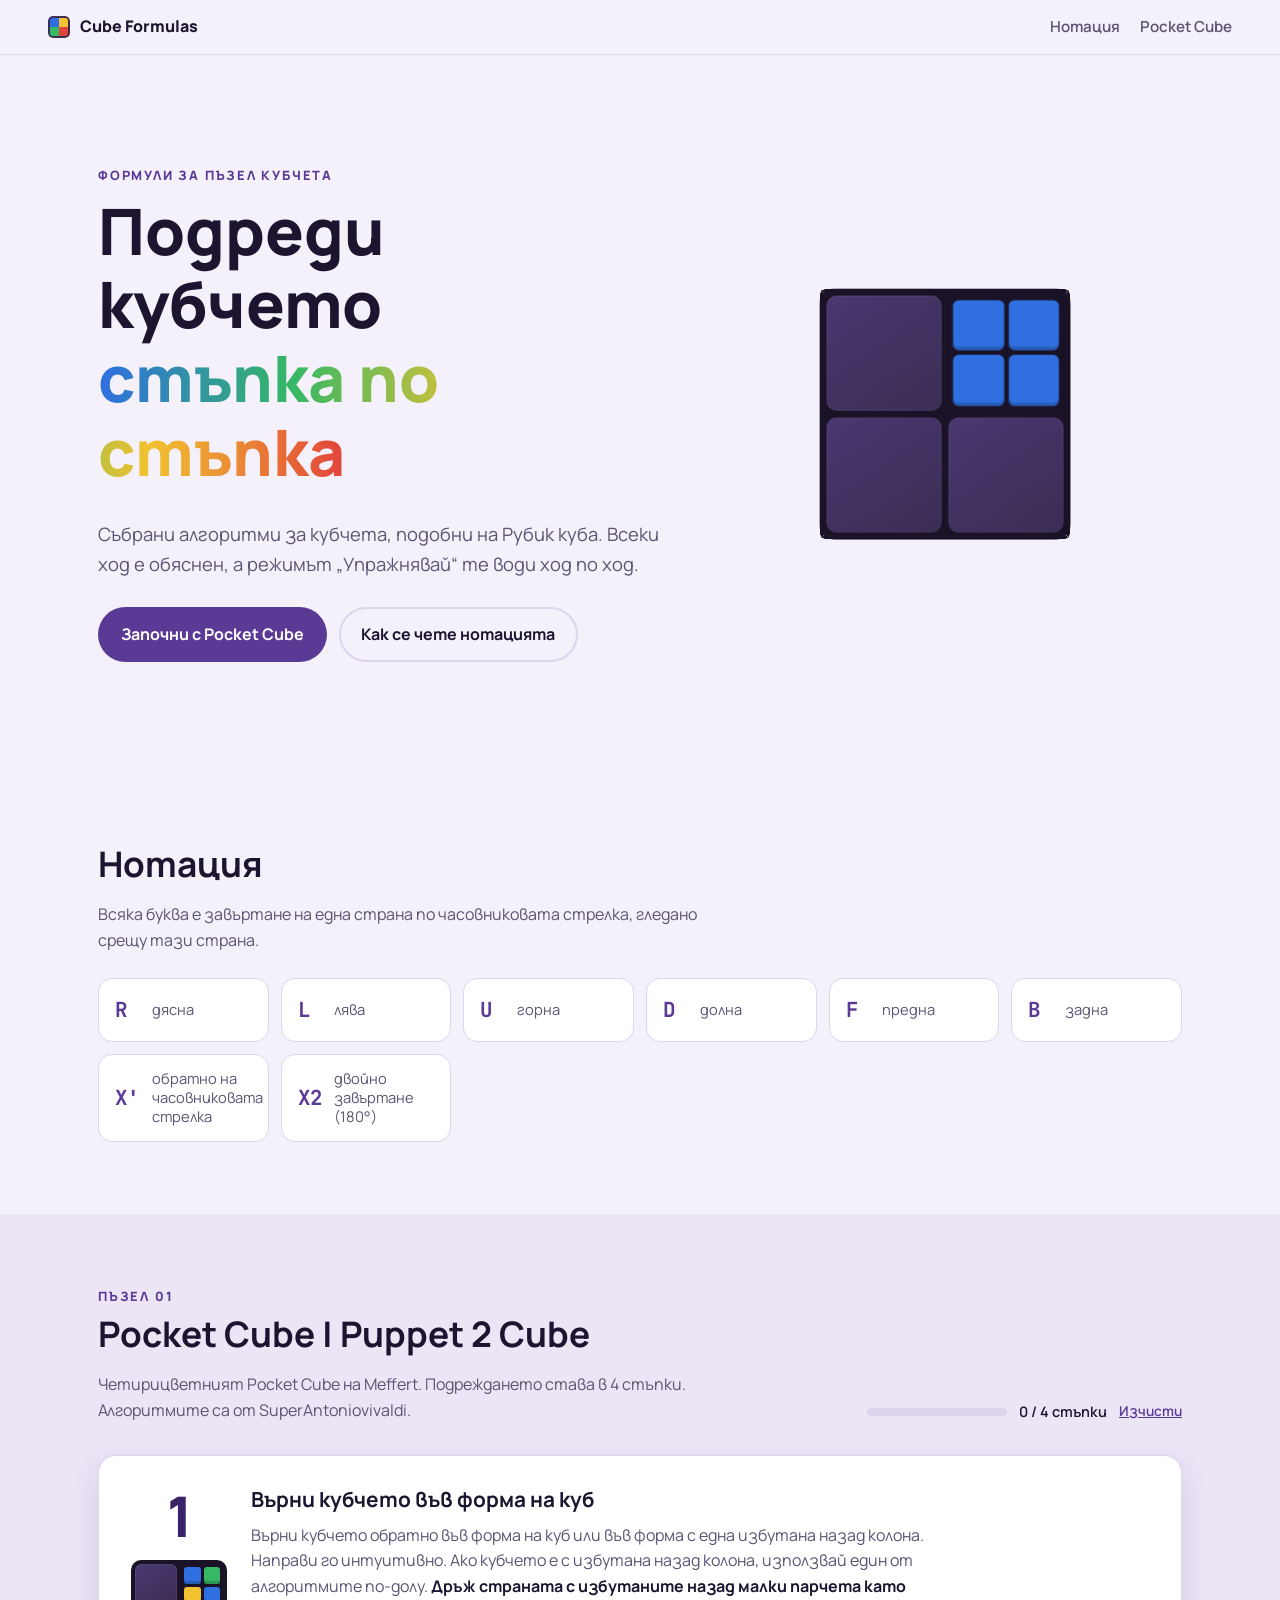
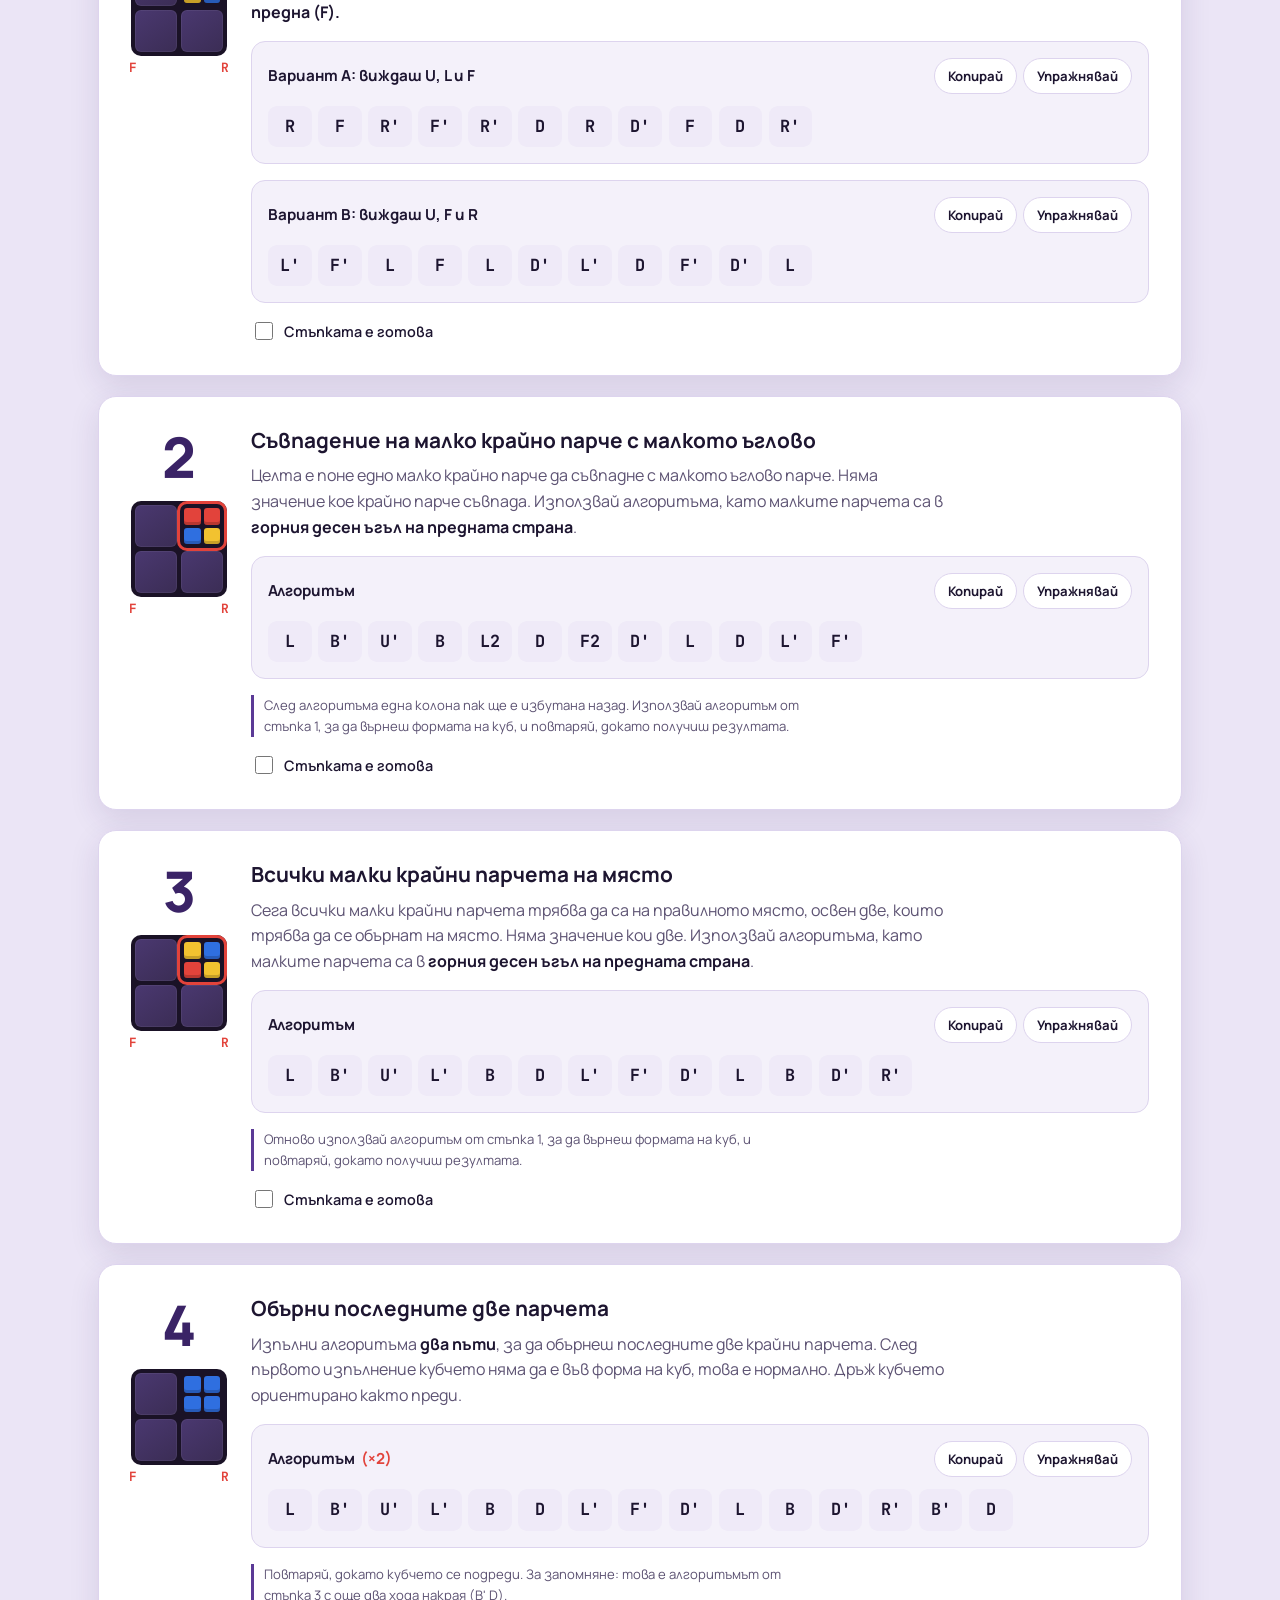
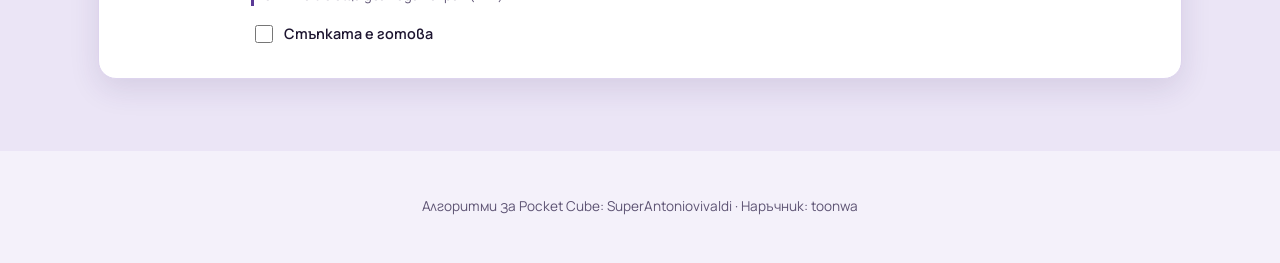
==== index.html @ 057807ef "Add Cube Formulas landing page with Pocket Cube section Co-Authored-By: Claude Opus 5.5 <noreply@ant" ====
<!doctype html>
<html lang="bg">
<head>
  <meta charset="utf-8">
  <meta name="viewport" content="width=device-width, initial-scale=1">
  <title>Cube Formulas</title>
  <meta name="description" content="Формули (алгоритми) за подреждане на кубчета, подобни на Рубик куба.">
  <link rel="preconnect" href="https://fonts.googleapis.com">
  <link rel="preconnect" href="https://fonts.gstatic.com" crossorigin>
  <link href="https://fonts.googleapis.com/css2?family=Manrope:wght@400;600;800&family=JetBrains+Mono:wght@500;700&display=swap" rel="stylesheet">
  <link rel="stylesheet" href="css/styles.css">
</head>
<body>
  <header class="topbar">
    <a class="brand" href="#top" aria-label="Начало">
      <span class="brand__mark" aria-hidden="true"></span>
      Cube Formulas
    </a>
    <nav class="topbar__nav" aria-label="Секции">
      <a href="#notation">Нотация</a>
      <a href="#pocket-cube">Pocket Cube</a>
    </nav>
  </header>

  <main id="top">
    <!-- Landing -->
    <section class="hero">
      <div class="hero__text">
        <p class="eyebrow">Формули за пъзел кубчета</p>
        <h1>Подреди кубчето<br><span class="accent">стъпка по стъпка</span></h1>
        <p class="lead">
          Събрани алгоритми за кубчета, подобни на Рубик куба. Всеки ход е обяснен,
          а режимът „Упражнявай“ те води ход по ход.
        </p>
        <div class="hero__actions">
          <a class="btn btn--primary" href="#pocket-cube">Започни с Pocket Cube</a>
          <a class="btn btn--ghost" href="#notation">Как се чете нотацията</a>
        </div>
      </div>

      <div class="hero__visual" aria-hidden="true">
        <div class="scene">
          <div class="cube3d" id="cube3d"></div>
        </div>
      </div>
    </section>

    <!-- Notation -->
    <section class="notation" id="notation">
      <h2>Нотация</h2>
      <p class="section-lead">
        Всяка буква е завъртане на една страна по часовниковата стрелка, гледано срещу тази страна.
      </p>
      <div class="notation__grid">
        <div class="note"><b>R</b><span>дясна</span></div>
        <div class="note"><b>L</b><span>лява</span></div>
        <div class="note"><b>U</b><span>горна</span></div>
        <div class="note"><b>D</b><span>долна</span></div>
        <div class="note"><b>F</b><span>предна</span></div>
        <div class="note"><b>B</b><span>задна</span></div>
        <div class="note note--mod"><b>X'</b><span>обратно на часовниковата стрелка</span></div>
        <div class="note note--mod"><b>X2</b><span>двойно завъртане (180°)</span></div>
      </div>
    </section>

    <!-- Pocket Cube -->
    <section class="puzzle" id="pocket-cube">
      <div class="puzzle__head">
        <div>
          <p class="eyebrow">Пъзел 01</p>
          <h2>Pocket Cube | Puppet 2 Cube</h2>
          <p class="section-lead">
            Четирицветният Pocket Cube на Meffert. Подреждането става в 4 стъпки.
            Алгоритмите са от SuperAntoniovivaldi.
          </p>
        </div>
        <div class="progress" aria-live="polite">
          <div class="progress__bar"><span id="progressFill"></span></div>
          <span id="progressText">0 / 4 стъпки</span>
          <button class="link-btn" id="resetProgress" type="button">Изчисти</button>
        </div>
      </div>

      <ol class="steps" id="steps"></ol>
    </section>
  </main>

  <footer class="footer">
    <p>Алгоритми за Pocket Cube: SuperAntoniovivaldi · Наръчник: toonwa</p>
  </footer>

  <div class="toast" id="toast" role="status" aria-live="polite"></div>

  <script src="js/main.js"></script>
</body>
</html>
---- css/styles.css ----
:root {
  --bg: #f4f1fa;
  --bg-alt: #ebe5f6;
  --surface: #ffffff;
  --text: #1d1530;
  --muted: #5d5373;
  --border: #ddd4ee;
  --purple: #5b3a96;
  --purple-deep: #3a2366;
  --body: #3b2d55;        /* пластмасата на кубчето */
  --blue: #2f6fe0;
  --green: #36b864;
  --yellow: #f2c230;
  --red: #e2433b;
  --chip: #efeaf8;
  --chip-active: #5b3a96;
  --chip-active-text: #ffffff;
  --shadow: 0 10px 30px rgba(58, 35, 102, 0.12);
  --radius: 18px;
}

@media (prefers-color-scheme: dark) {
  :root:not([data-theme="light"]) {
    --bg: #140f1f;
    --bg-alt: #1b1529;
    --surface: #221a33;
    --text: #f1ecfa;
    --muted: #b3a8c9;
    --border: #352a4c;
    --purple: #a483e6;
    --purple-deep: #c9b5f5;
    --chip: #2d2343;
    --chip-active: #a483e6;
    --chip-active-text: #140f1f;
    --shadow: 0 10px 30px rgba(0, 0, 0, 0.35);
  }
}

:root[data-theme="dark"] {
  --bg: #140f1f;
  --bg-alt: #1b1529;
  --surface: #221a33;
  --text: #f1ecfa;
  --muted: #b3a8c9;
  --border: #352a4c;
  --purple: #a483e6;
  --purple-deep: #c9b5f5;
  --chip: #2d2343;
  --chip-active: #a483e6;
  --chip-active-text: #140f1f;
  --shadow: 0 10px 30px rgba(0, 0, 0, 0.35);
}

* { box-sizing: border-box; }

html { scroll-behavior: smooth; }

body {
  margin: 0;
  background: var(--bg);
  color: var(--text);
  font-family: "Manrope", system-ui, -apple-system, "Segoe UI", sans-serif;
  line-height: 1.6;
  -webkit-font-smoothing: antialiased;
}

h1, h2, h3 { line-height: 1.15; margin: 0 0 .5em; }
h2 { font-size: clamp(1.6rem, 3vw, 2.2rem); }
a { color: inherit; }

.eyebrow {
  margin: 0 0 .5rem;
  font-size: .8rem;
  font-weight: 800;
  letter-spacing: .14em;
  text-transform: uppercase;
  color: var(--purple);
}

.section-lead { color: var(--muted); max-width: 60ch; margin: 0; }

/* ---------- Top bar ---------- */
.topbar {
  position: sticky;
  top: 0;
  z-index: 10;
  display: flex;
  align-items: center;
  justify-content: space-between;
  gap: 1rem;
  padding: .9rem clamp(16px, 4vw, 48px);
  background: color-mix(in srgb, var(--bg) 85%, transparent);
  backdrop-filter: blur(10px);
  border-bottom: 1px solid var(--border);
}

.brand {
  display: flex;
  align-items: center;
  gap: .6rem;
  font-weight: 800;
  text-decoration: none;
}

.brand__mark {
  width: 22px;
  height: 22px;
  border-radius: 5px;
  background:
    linear-gradient(var(--blue), var(--blue)) 0 0 / 50% 50% no-repeat,
    linear-gradient(var(--yellow), var(--yellow)) 100% 0 / 50% 50% no-repeat,
    linear-gradient(var(--green), var(--green)) 0 100% / 50% 50% no-repeat,
    linear-gradient(var(--red), var(--red)) 100% 100% / 50% 50% no-repeat;
  box-shadow: inset 0 0 0 2px var(--body);
}

.topbar__nav { display: flex; gap: 1.25rem; font-weight: 600; font-size: .95rem; }
.topbar__nav a { text-decoration: none; color: var(--muted); }
.topbar__nav a:hover { color: var(--text); }

/* ---------- Buttons ---------- */
.btn {
  display: inline-flex;
  align-items: center;
  justify-content: center;
  padding: .8rem 1.3rem;
  border-radius: 999px;
  font-weight: 700;
  text-decoration: none;
  border: 2px solid transparent;
  transition: transform .15s ease, background .15s ease;
}
.btn:hover { transform: translateY(-2px); }
.btn--primary { background: var(--purple); color: #fff; }
:root[data-theme="dark"] .btn--primary { color: #140f1f; }
@media (prefers-color-scheme: dark) {
  :root:not([data-theme="light"]) .btn--primary { color: #140f1f; }
}
.btn--ghost { border-color: var(--border); }

.link-btn {
  background: none;
  border: 0;
  padding: 0;
  font: inherit;
  font-size: .85rem;
  color: var(--purple);
  cursor: pointer;
  text-decoration: underline;
}

/* ---------- Hero ---------- */
.hero {
  display: grid;
  grid-template-columns: 1.1fr .9fr;
  align-items: center;
  gap: 2rem;
  max-width: 1180px;
  margin: 0 auto;
  padding: clamp(48px, 9vw, 110px) clamp(16px, 4vw, 48px);
}

.hero h1 { font-size: clamp(2.3rem, 5.5vw, 4rem); font-weight: 800; }
.accent {
  background: linear-gradient(90deg, var(--blue), var(--green), var(--yellow), var(--red));
  -webkit-background-clip: text;
  background-clip: text;
  color: transparent;
}
.lead { font-size: 1.15rem; color: var(--muted); max-width: 52ch; }
.hero__actions { display: flex; flex-wrap: wrap; gap: .75rem; margin-top: 1.75rem; }

.hero__visual { display: grid; place-items: center; min-height: 320px; }

/* 3D cube */
.scene { width: 220px; height: 220px; perspective: 900px; }
.cube3d {
  --s: 220px;
  position: relative;
  width: var(--s);
  height: var(--s);
  transform-style: preserve-3d;
  animation: spin 14s linear infinite;
}
.cube3d:hover { animation-play-state: paused; }

@keyframes spin {
  from { transform: rotateX(-24deg) rotateY(0deg); }
  to   { transform: rotateX(-24deg) rotateY(360deg); }
}

.face {
  position: absolute;
  inset: 0;
  display: grid;
  grid-template-columns: 1fr 1fr;
  grid-template-rows: 1fr 1fr;
  gap: 6px;
  padding: 6px;
  background: #1a1226;
  border-radius: 14px;
}
.face--front  { transform: translateZ(calc(var(--s) / 2)); }
.face--back   { transform: rotateY(180deg) translateZ(calc(var(--s) / 2)); }
.face--right  { transform: rotateY(90deg) translateZ(calc(var(--s) / 2)); }
.face--left   { transform: rotateY(-90deg) translateZ(calc(var(--s) / 2)); }
.face--top    { transform: rotateX(90deg) translateZ(calc(var(--s) / 2)); }
.face--bottom { transform: rotateX(-90deg) translateZ(calc(var(--s) / 2)); }

.tile {
  border-radius: 9px;
  background: linear-gradient(145deg, #4a3870, var(--body));
  box-shadow: inset 0 0 0 1px rgba(255, 255, 255, .06);
}
.tile--small {
  display: grid;
  grid-template-columns: 1fr 1fr;
  gap: 4px;
  padding: 4px;
  background: #1a1226;
  box-shadow: none;
}
.sticker { border-radius: 5px; box-shadow: inset 0 -3px 0 rgba(0, 0, 0, .18); }

/* ---------- Notation ---------- */
.notation, .puzzle {
  max-width: 1180px;
  margin: 0 auto;
  padding: clamp(40px, 6vw, 72px) clamp(16px, 4vw, 48px);
}
.notation__grid {
  display: grid;
  grid-template-columns: repeat(auto-fill, minmax(150px, 1fr));
  gap: .75rem;
  margin-top: 1.5rem;
}
.note {
  display: flex;
  align-items: center;
  gap: .8rem;
  padding: .9rem 1rem;
  background: var(--surface);
  border: 1px solid var(--border);
  border-radius: 14px;
}
.note b {
  font-family: "JetBrains Mono", ui-monospace, monospace;
  font-size: 1.3rem;
  color: var(--purple);
  min-width: 2ch;
}
.note span { color: var(--muted); font-size: .92rem; line-height: 1.3; }

/* ---------- Puzzle section ---------- */
.puzzle {
  background: var(--bg-alt);
  max-width: none;
}
.puzzle > * { max-width: 1084px; margin-left: auto; margin-right: auto; }

.puzzle__head {
  display: flex;
  flex-wrap: wrap;
  align-items: flex-end;
  justify-content: space-between;
  gap: 1.5rem;
  margin-bottom: 2rem;
}

.progress { display: flex; align-items: center; gap: .75rem; font-weight: 600; font-size: .9rem; }
.progress__bar {
  width: 140px;
  height: 8px;
  border-radius: 999px;
  background: var(--border);
  overflow: hidden;
}
.progress__bar span {
  display: block;
  height: 100%;
  width: 0;
  background: linear-gradient(90deg, var(--blue), var(--green));
  transition: width .3s ease;
}

.steps { list-style: none; margin: 0 auto; padding: 0; display: grid; gap: 1.25rem; }

.step {
  display: grid;
  grid-template-columns: auto 1fr;
  gap: 1.5rem;
  padding: clamp(18px, 3vw, 32px);
  background: var(--surface);
  border: 1px solid var(--border);
  border-radius: var(--radius);
  box-shadow: var(--shadow);
  transition: opacity .2s ease;
}
.step.is-done { opacity: .72; }

.step__aside { display: flex; flex-direction: column; align-items: center; gap: 1rem; }
.step__num {
  font-size: 3.5rem;
  font-weight: 800;
  line-height: 1;
  color: var(--purple-deep);
}

.step__body h3 { font-size: 1.3rem; }
.step__body p { margin: 0 0 1rem; color: var(--muted); max-width: 70ch; }
.step__body p strong { color: var(--text); }

.step__done {
  display: flex;
  align-items: center;
  gap: .5rem;
  margin-top: .5rem;
  font-weight: 600;
  font-size: .9rem;
  cursor: pointer;
}
.step__done input { width: 18px; height: 18px; accent-color: var(--green); }

/* Mini face diagram */
.mini {
  position: relative;
  width: 96px;
  height: 96px;
  display: grid;
  grid-template-columns: 1fr 1fr;
  grid-template-rows: 1fr 1fr;
  gap: 4px;
  padding: 4px;
  background: #1a1226;
  border-radius: 10px;
}
.mini .tile { border-radius: 6px; }
.mini .tile--small { gap: 3px; padding: 3px; border-radius: 6px; }
.mini .sticker { border-radius: 3px; }
.mini .tile--small.is-hl { outline: 3px solid var(--red); outline-offset: 1px; }
.mini__label {
  position: absolute;
  font-family: "JetBrains Mono", ui-monospace, monospace;
  font-weight: 700;
  font-size: .8rem;
  color: var(--red);
}
.mini__label--f { left: -2px; bottom: -22px; }
.mini__label--r { right: -2px; bottom: -22px; }

/* Algorithm card */
.algo {
  margin: 0 0 1rem;
  padding: 1rem;
  border: 1px solid var(--border);
  border-radius: 14px;
  background: var(--bg);
}
.algo__head {
  display: flex;
  flex-wrap: wrap;
  align-items: center;
  justify-content: space-between;
  gap: .5rem;
  margin-bottom: .75rem;
}
.algo__title { font-weight: 700; font-size: .95rem; }
.algo__title .repeat { color: var(--red); margin-left: .35rem; }
.algo__tools { display: flex; gap: .4rem; }

.tool {
  font: inherit;
  font-size: .82rem;
  font-weight: 700;
  padding: .4rem .8rem;
  border-radius: 999px;
  border: 1px solid var(--border);
  background: var(--surface);
  color: var(--text);
  cursor: pointer;
}
.tool:hover { border-color: var(--purple); }
.tool[aria-pressed="true"] { background: var(--purple); border-color: var(--purple); color: var(--chip-active-text); }

.moves { display: flex; flex-wrap: wrap; gap: .4rem; }
.move {
  position: relative;
  min-width: 2.6em;
  padding: .45rem .55rem;
  border-radius: 9px;
  background: var(--chip);
  font-family: "JetBrains Mono", ui-monospace, monospace;
  font-weight: 700;
  font-size: 1.05rem;
  text-align: center;
  cursor: default;
  transition: background .15s ease, transform .15s ease, color .15s ease;
}
.move.is-past { opacity: .45; }
.move.is-active {
  background: var(--chip-active);
  color: var(--chip-active-text);
  transform: translateY(-2px) scale(1.08);
}
.move[data-tip]:hover::after {
  content: attr(data-tip);
  position: absolute;
  left: 50%;
  bottom: calc(100% + 8px);
  transform: translateX(-50%);
  white-space: nowrap;
  padding: .35rem .6rem;
  border-radius: 8px;
  background: var(--text);
  color: var(--bg);
  font-family: "Manrope", system-ui, sans-serif;
  font-size: .78rem;
  font-weight: 600;
  pointer-events: none;
  z-index: 5;
}

.practice {
  display: none;
  align-items: center;
  gap: .6rem;
  margin-top: .9rem;
  font-size: .9rem;
}
.practice.is-on { display: flex; flex-wrap: wrap; }
.practice__count { font-weight: 700; min-width: 7ch; }
.practice__desc { color: var(--muted); }

.hint {
  display: block;
  font-size: .82rem;
  color: var(--muted);
  border-left: 3px solid var(--purple);
  padding-left: .6rem;
}

/* ---------- Footer & toast ---------- */
.footer {
  padding: 2rem clamp(16px, 4vw, 48px);
  text-align: center;
  font-size: .85rem;
  color: var(--muted);
}

.toast {
  position: fixed;
  left: 50%;
  bottom: 24px;
  transform: translate(-50%, 20px);
  padding: .6rem 1rem;
  border-radius: 10px;
  background: var(--text);
  color: var(--bg);
  font-weight: 600;
  font-size: .9rem;
  opacity: 0;
  pointer-events: none;
  transition: opacity .2s ease, transform .2s ease;
}
.toast.is-on { opacity: 1; transform: translate(-50%, 0); }

/* ---------- Responsive ---------- */
@media (max-width: 860px) {
  .hero { grid-template-columns: 1fr; text-align: left; }
  .hero__visual { min-height: 260px; order: -1; }
  .scene, .cube3d { width: 160px; height: 160px; }
  .cube3d { --s: 160px; }
}

@media (max-width: 600px) {
  .topbar__nav { gap: .9rem; font-size: .85rem; }
  .step { grid-template-columns: 1fr; }
  .step__aside { flex-direction: row; align-items: center; gap: 1.25rem; margin-bottom: 1.25rem; }
  .step__num { font-size: 2.6rem; }
  .move { font-size: .95rem; }
}

@media (prefers-reduced-motion: reduce) {
  .cube3d { animation: none; transform: rotateX(-24deg) rotateY(-35deg); }
  html { scroll-behavior: auto; }
}
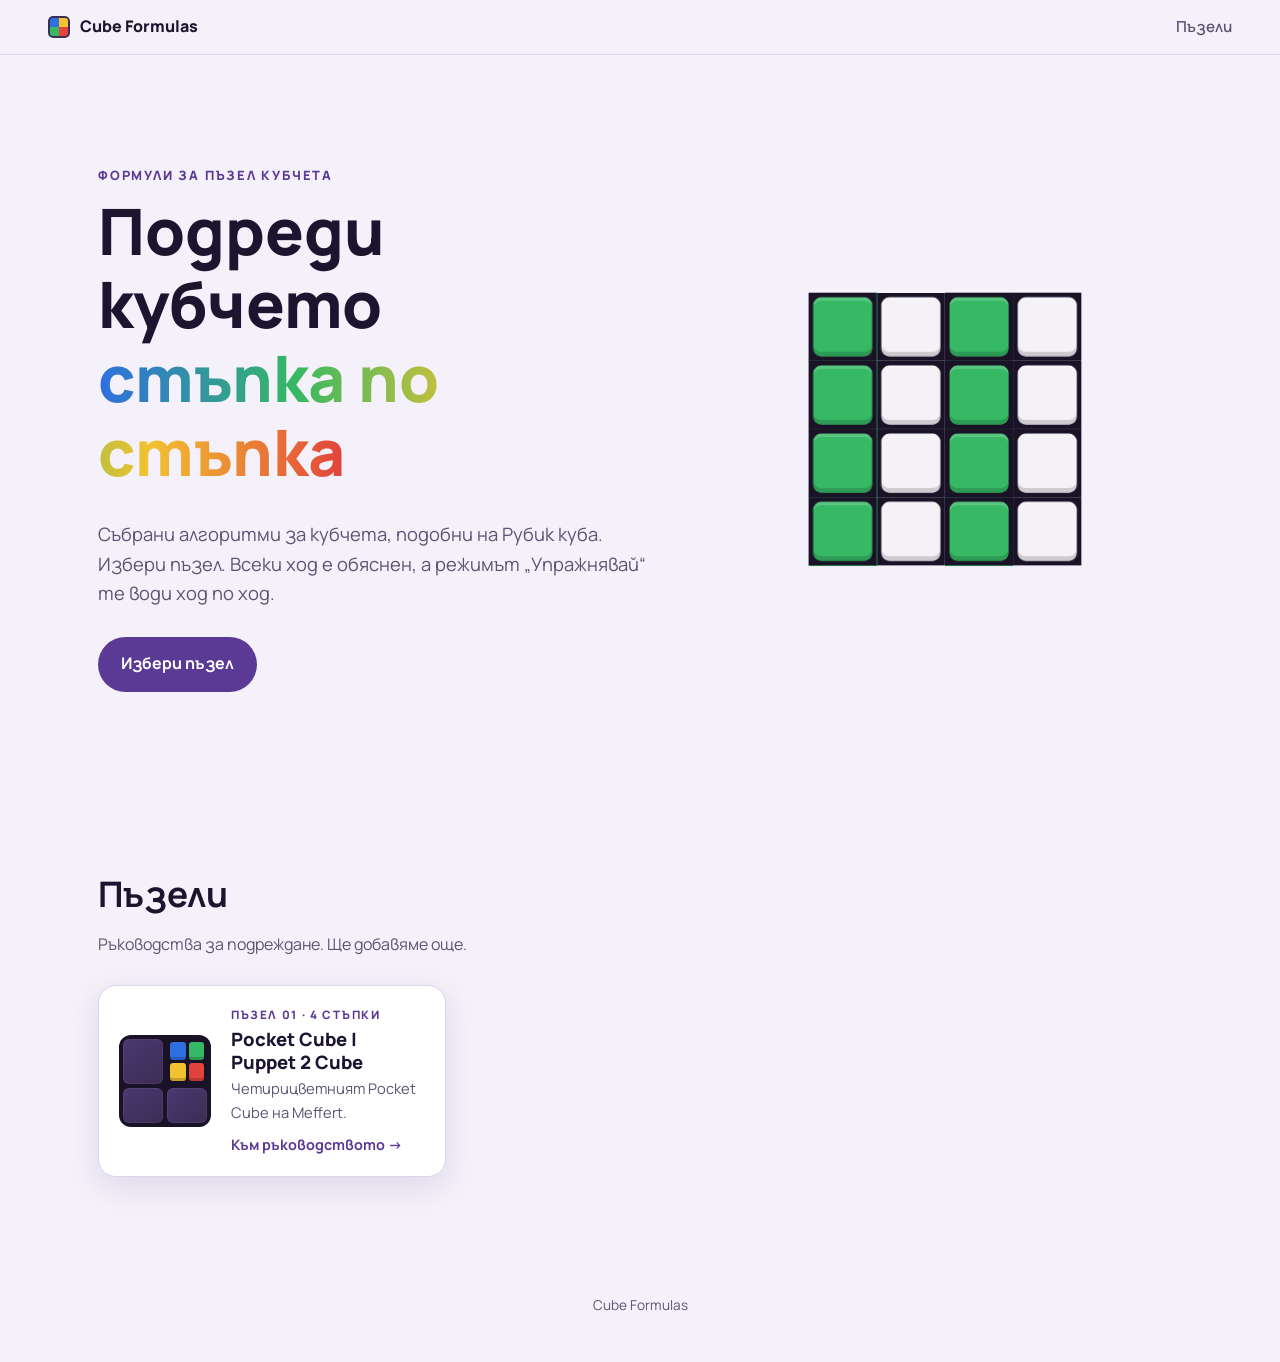
==== commit 92e326f6: "Split into home page with animated 4x4 cube and Pocket Cube page Pocket Cube small pieces now sit on" ====
--- a/index.html
+++ b/index.html
@@ -12,85 +12,68 @@
 </head>
 <body>
   <header class="topbar">
-    <a class="brand" href="#top" aria-label="Начало">
+    <a class="brand" href="index.html" aria-label="Начало">
       <span class="brand__mark" aria-hidden="true"></span>
       Cube Formulas
     </a>
     <nav class="topbar__nav" aria-label="Секции">
-      <a href="#notation">Нотация</a>
-      <a href="#pocket-cube">Pocket Cube</a>
+      <a href="#puzzles">Пъзели</a>
     </nav>
   </header>
 
-  <main id="top">
-    <!-- Landing -->
+  <main>
     <section class="hero">
       <div class="hero__text">
         <p class="eyebrow">Формули за пъзел кубчета</p>
         <h1>Подреди кубчето<br><span class="accent">стъпка по стъпка</span></h1>
         <p class="lead">
-          Събрани алгоритми за кубчета, подобни на Рубик куба. Всеки ход е обяснен,
-          а режимът „Упражнявай“ те води ход по ход.
+          Събрани алгоритми за кубчета, подобни на Рубик куба. Избери пъзел.
+          Всеки ход е обяснен, а режимът „Упражнявай“ те води ход по ход.
         </p>
         <div class="hero__actions">
-          <a class="btn btn--primary" href="#pocket-cube">Започни с Pocket Cube</a>
-          <a class="btn btn--ghost" href="#notation">Как се чете нотацията</a>
+          <a class="btn btn--primary" href="#puzzles">Избери пъзел</a>
         </div>
       </div>
 
       <div class="hero__visual" aria-hidden="true">
-        <div class="scene">
-          <div class="cube3d" id="cube3d"></div>
+        <div class="scene scene--big">
+          <div class="rcube" id="cube4"></div>
         </div>
       </div>
     </section>
 
-    <!-- Notation -->
-    <section class="notation" id="notation">
-      <h2>Нотация</h2>
-      <p class="section-lead">
-        Всяка буква е завъртане на една страна по часовниковата стрелка, гледано срещу тази страна.
-      </p>
-      <div class="notation__grid">
-        <div class="note"><b>R</b><span>дясна</span></div>
-        <div class="note"><b>L</b><span>лява</span></div>
-        <div class="note"><b>U</b><span>горна</span></div>
-        <div class="note"><b>D</b><span>долна</span></div>
-        <div class="note"><b>F</b><span>предна</span></div>
-        <div class="note"><b>B</b><span>задна</span></div>
-        <div class="note note--mod"><b>X'</b><span>обратно на часовниковата стрелка</span></div>
-        <div class="note note--mod"><b>X2</b><span>двойно завъртане (180°)</span></div>
+    <section class="catalog" id="puzzles">
+      <h2>Пъзели</h2>
+      <p class="section-lead">Ръководства за подреждане. Ще добавяме още.</p>
+
+      <div class="catalog__grid">
+        <a class="card" href="pocket-cube.html">
+          <span class="card__visual card__visual--pocket" aria-hidden="true">
+            <span class="tile"></span>
+            <span class="tile tile--small">
+              <span class="sticker" style="background: var(--blue)"></span>
+              <span class="sticker" style="background: var(--green)"></span>
+              <span class="sticker" style="background: var(--yellow)"></span>
+              <span class="sticker" style="background: var(--red)"></span>
+            </span>
+            <span class="tile"></span>
+            <span class="tile"></span>
+          </span>
+          <span class="card__body">
+            <span class="eyebrow">Пъзел 01 · 4 стъпки</span>
+            <span class="card__title">Pocket Cube | Puppet 2 Cube</span>
+            <span class="card__text">Четирицветният Pocket Cube на Meffert.</span>
+            <span class="card__cta">Към ръководството →</span>
+          </span>
+        </a>
       </div>
-    </section>
-
-    <!-- Pocket Cube -->
-    <section class="puzzle" id="pocket-cube">
-      <div class="puzzle__head">
-        <div>
-          <p class="eyebrow">Пъзел 01</p>
-          <h2>Pocket Cube | Puppet 2 Cube</h2>
-          <p class="section-lead">
-            Четирицветният Pocket Cube на Meffert. Подреждането става в 4 стъпки.
-            Алгоритмите са от SuperAntoniovivaldi.
-          </p>
-        </div>
-        <div class="progress" aria-live="polite">
-          <div class="progress__bar"><span id="progressFill"></span></div>
-          <span id="progressText">0 / 4 стъпки</span>
-          <button class="link-btn" id="resetProgress" type="button">Изчисти</button>
-        </div>
-      </div>
-
-      <ol class="steps" id="steps"></ol>
     </section>
   </main>
 
   <footer class="footer">
-    <p>Алгоритми за Pocket Cube: SuperAntoniovivaldi · Наръчник: toonwa</p>
+    <p>Cube Formulas</p>
   </footer>
 
-  <div class="toast" id="toast" role="status" aria-live="polite"></div>
-
-  <script src="js/main.js"></script>
+  <script src="js/cube4.js"></script>
 </body>
 </html>
--- a/css/styles.css
+++ b/css/styles.css
@@ -12,6 +12,8 @@
   --green: #36b864;
   --yellow: #f2c230;
   --red: #e2433b;
+  --orange: #f28a2e;
+  --white: #f4f2f7;
   --chip: #efeaf8;
   --chip-active: #5b3a96;
   --chip-active-text: #ffffff;
@@ -222,6 +224,98 @@
 }
 .sticker { border-radius: 5px; box-shadow: inset 0 -3px 0 rgba(0, 0, 0, .18); }
 
+/* 4×4 куб (кубчетата се позиционират от js/cube4.js с matrix3d) */
+.scene--big { width: 240px; height: 240px; perspective: 1000px; }
+.rcube {
+  position: relative;
+  width: 240px;
+  height: 240px;
+  transform-style: preserve-3d;
+  animation: spin4 28s linear infinite;
+}
+@keyframes spin4 {
+  from { transform: rotateX(-26deg) rotateY(-35deg); }
+  to   { transform: rotateX(-26deg) rotateY(325deg); }
+}
+.rcube__pivot {
+  position: absolute;
+  inset: 0;
+  transform-style: preserve-3d;
+}
+.cubie {
+  position: absolute;
+  left: 90px;
+  top: 90px;
+  width: 60px;
+  height: 60px;
+  transform-style: preserve-3d;
+}
+.cubie__face {
+  position: absolute;
+  inset: 0;
+  background: #1a1226;
+  backface-visibility: hidden;
+}
+.cubie__face.has-sticker::after {
+  content: "";
+  position: absolute;
+  inset: 4px;
+  border-radius: 7px;
+  background: var(--c);
+  box-shadow: inset 0 -4px 0 rgba(0, 0, 0, .16), inset 0 3px 0 rgba(255, 255, 255, .18);
+}
+.cubie__face--front  { transform: translateZ(30px); }
+.cubie__face--back   { transform: rotateY(180deg) translateZ(30px); }
+.cubie__face--right  { transform: rotateY(90deg) translateZ(30px); }
+.cubie__face--left   { transform: rotateY(-90deg) translateZ(30px); }
+.cubie__face--top    { transform: rotateX(90deg) translateZ(30px); }
+.cubie__face--bottom { transform: rotateX(-90deg) translateZ(30px); }
+
+/* ---------- Catalog (home) ---------- */
+.catalog {
+  max-width: 1180px;
+  margin: 0 auto;
+  padding: clamp(40px, 6vw, 72px) clamp(16px, 4vw, 48px);
+}
+.catalog__grid {
+  display: grid;
+  grid-template-columns: repeat(auto-fill, minmax(min(100%, 320px), 1fr));
+  gap: 1.25rem;
+  margin-top: 1.75rem;
+}
+.card {
+  display: flex;
+  align-items: center;
+  gap: 1.25rem;
+  padding: 1.25rem;
+  background: var(--surface);
+  border: 1px solid var(--border);
+  border-radius: var(--radius);
+  box-shadow: var(--shadow);
+  text-decoration: none;
+  transition: transform .15s ease, border-color .15s ease;
+}
+.card:hover { transform: translateY(-3px); border-color: var(--purple); }
+.card__visual--pocket {
+  flex: none;
+  width: 92px;
+  height: 92px;
+  display: grid;
+  grid-template-columns: 1fr 1fr;
+  gap: 4px;
+  padding: 4px;
+  background: #1a1226;
+  border-radius: 12px;
+}
+.card__visual--pocket .tile { border-radius: 6px; }
+.card__visual--pocket .tile--small { gap: 3px; padding: 3px; }
+.card__visual--pocket .sticker { border-radius: 3px; }
+.card__body { display: flex; flex-direction: column; gap: .2rem; }
+.card__body .eyebrow { margin: 0; font-size: .72rem; }
+.card__title { font-weight: 800; font-size: 1.15rem; line-height: 1.25; }
+.card__text { color: var(--muted); font-size: .92rem; }
+.card__cta { margin-top: .35rem; font-weight: 700; font-size: .9rem; color: var(--purple); }
+
 /* ---------- Notation ---------- */
 .notation, .puzzle {
   max-width: 1180px;
@@ -468,8 +562,9 @@
 @media (max-width: 860px) {
   .hero { grid-template-columns: 1fr; text-align: left; }
   .hero__visual { min-height: 260px; order: -1; }
-  .scene, .cube3d { width: 160px; height: 160px; }
+  .scene:not(.scene--big), .cube3d { width: 160px; height: 160px; }
   .cube3d { --s: 160px; }
+  .scene--big { transform: scale(.78); }
 }
 
 @media (max-width: 600px) {
@@ -482,5 +577,10 @@
 
 @media (prefers-reduced-motion: reduce) {
   .cube3d { animation: none; transform: rotateX(-24deg) rotateY(-35deg); }
+  .rcube { animation: none; transform: rotateX(-26deg) rotateY(-35deg); }
   html { scroll-behavior: auto; }
 }
+
+@media (max-width: 480px) {
+  .topbar__nav .nav-extra { display: none; }
+}
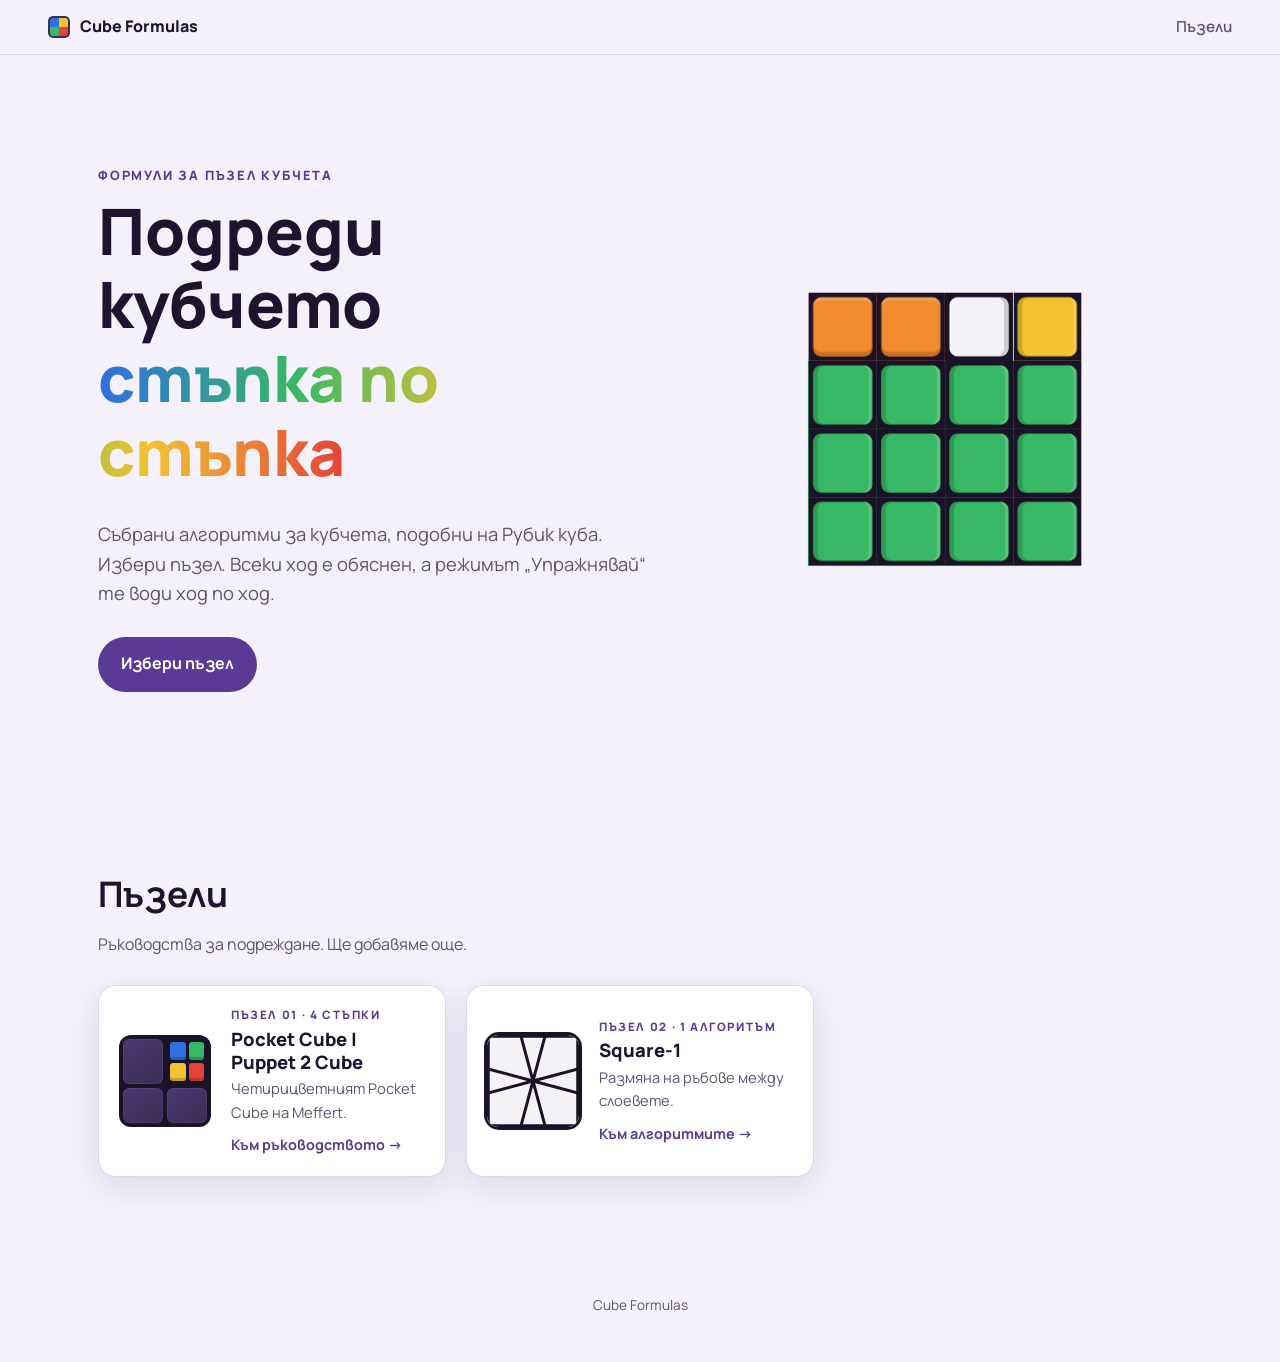
==== commit 80c2082a: "Add Square-1 page with edge swap algorithm Extract shared step/practice rendering into js/guide.js s" ====
--- a/index.html
+++ b/index.html
@@ -66,6 +66,24 @@
             <span class="card__cta">Към ръководството →</span>
           </span>
         </a>
+
+        <a class="card" href="square-1.html">
+          <span class="card__visual--sq1" aria-hidden="true">
+            <svg class="sq1__svg" viewBox="0 0 100 100">
+              <rect width="100" height="100" style="fill: var(--white)"/>
+              <line x1="50" y1="50" x2="36.6" y2="0"/><line x1="50" y1="50" x2="63.4" y2="0"/>
+              <line x1="50" y1="50" x2="100" y2="36.6"/><line x1="50" y1="50" x2="100" y2="63.4"/>
+              <line x1="50" y1="50" x2="63.4" y2="100"/><line x1="50" y1="50" x2="36.6" y2="100"/>
+              <line x1="50" y1="50" x2="0" y2="63.4"/><line x1="50" y1="50" x2="0" y2="36.6"/>
+            </svg>
+          </span>
+          <span class="card__body">
+            <span class="eyebrow">Пъзел 02 · 1 алгоритъм</span>
+            <span class="card__title">Square-1</span>
+            <span class="card__text">Размяна на ръбове между слоевете.</span>
+            <span class="card__cta">Към алгоритмите →</span>
+          </span>
+        </a>
       </div>
     </section>
   </main>
--- a/css/styles.css
+++ b/css/styles.css
@@ -271,6 +271,30 @@
 .cubie__face--top    { transform: rotateX(90deg) translateZ(30px); }
 .cubie__face--bottom { transform: rotateX(-90deg) translateZ(30px); }
 
+/* Square-1 (стените са SVG от js/square-1.js) */
+.sq1 { animation-duration: 18s; }
+.sq1__face {
+  display: block;
+  padding: 0;
+  background: #1a1226;
+  border-radius: 12px;
+  overflow: hidden;
+}
+.sq1__svg { display: block; width: 100%; height: 100%; }
+.sq1__svg line {
+  stroke: #1a1226;
+  stroke-width: 3.2;
+  stroke-linecap: round;
+}
+.sq1__svg rect { stroke: #1a1226; stroke-width: 6; }
+.sq1-mini {
+  width: 96px;
+  height: 96px;
+  border-radius: 10px;
+  overflow: hidden;
+  box-shadow: 0 0 0 3px #1a1226;
+}
+
 /* ---------- Catalog (home) ---------- */
 .catalog {
   max-width: 1180px;
@@ -310,6 +334,15 @@
 .card__visual--pocket .tile { border-radius: 6px; }
 .card__visual--pocket .tile--small { gap: 3px; padding: 3px; }
 .card__visual--pocket .sticker { border-radius: 3px; }
+.card__visual--sq1 {
+  flex: none;
+  width: 92px;
+  height: 92px;
+  border-radius: 12px;
+  overflow: hidden;
+  box-shadow: 0 0 0 3px #1a1226;
+}
+.card__visual--sq1 svg { display: block; width: 100%; height: 100%; }
 .card__body { display: flex; flex-direction: column; gap: .2rem; }
 .card__body .eyebrow { margin: 0; font-size: .72rem; }
 .card__title { font-weight: 800; font-size: 1.15rem; line-height: 1.25; }
@@ -324,7 +357,7 @@
 }
 .notation__grid {
   display: grid;
-  grid-template-columns: repeat(auto-fill, minmax(150px, 1fr));
+  grid-template-columns: repeat(auto-fill, minmax(170px, 1fr));
   gap: .75rem;
   margin-top: 1.5rem;
 }
@@ -342,6 +375,8 @@
   font-size: 1.3rem;
   color: var(--purple);
   min-width: 2ch;
+  flex: none;
+  white-space: nowrap;
 }
 .note span { color: var(--muted); font-size: .92rem; line-height: 1.3; }
 
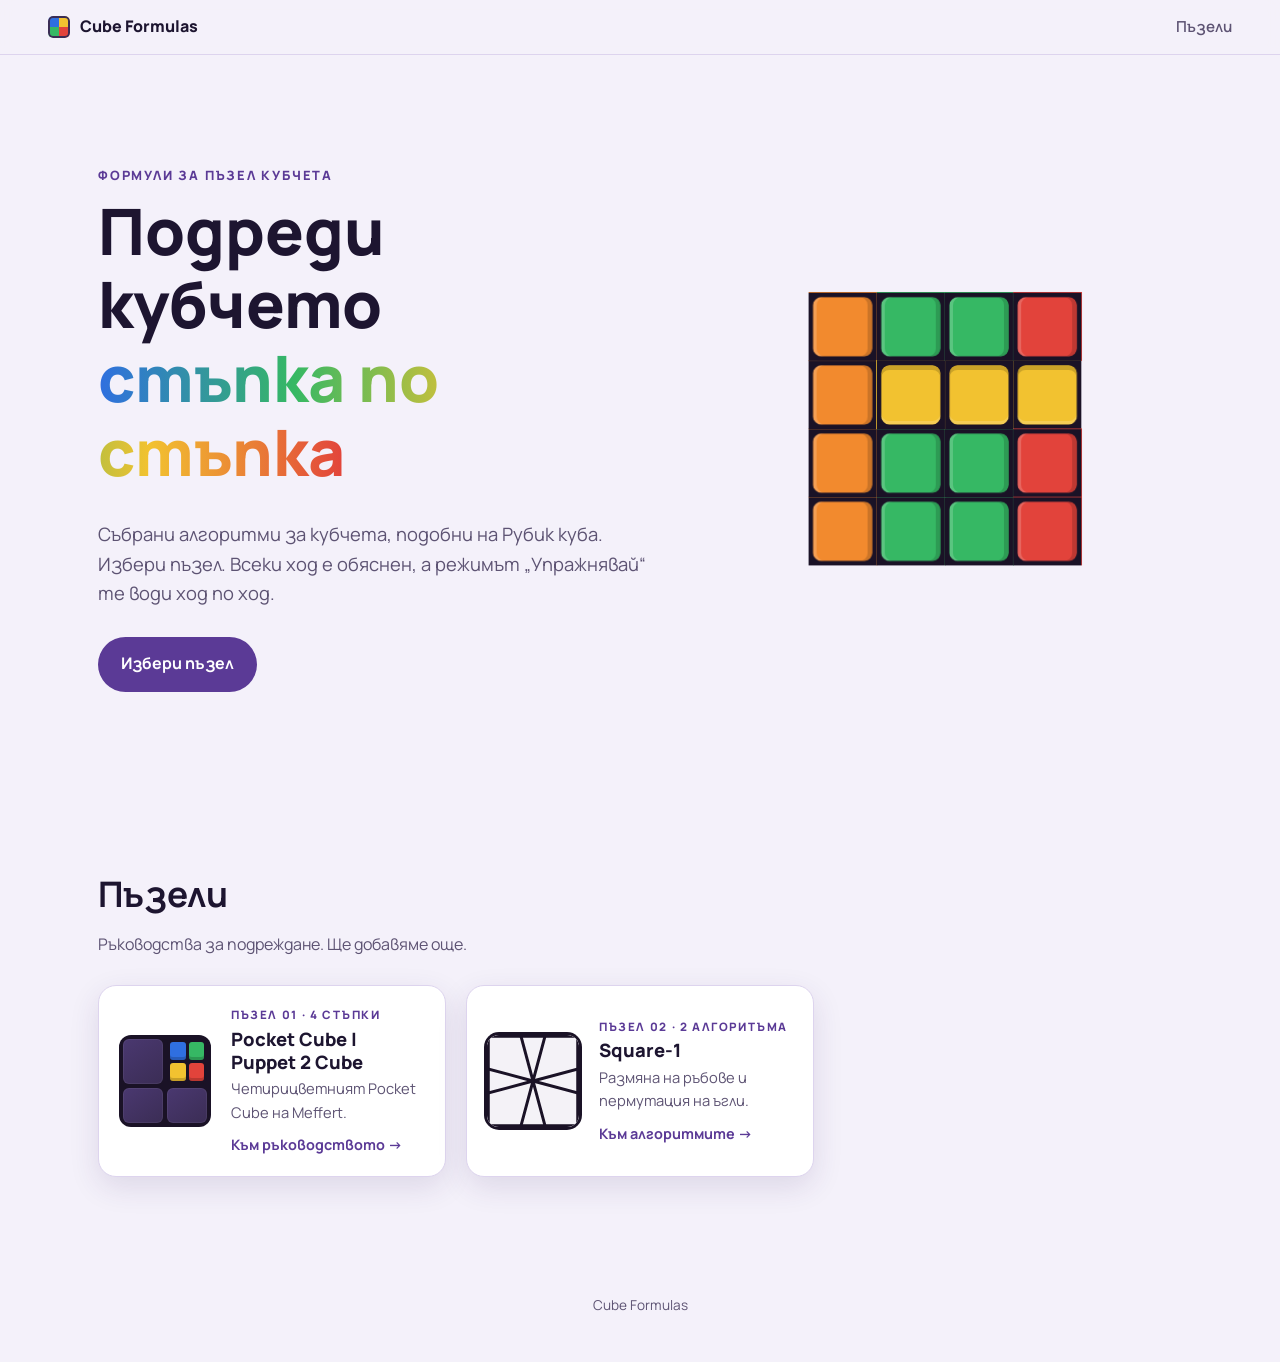
==== commit 5bbb452b: "Square-1: add corner permutation algorithm with 3D model Co-Authored-By: Claude Opus 5.5 <noreply@an" ====
--- a/index.html
+++ b/index.html
@@ -78,9 +78,9 @@
             </svg>
           </span>
           <span class="card__body">
-            <span class="eyebrow">Пъзел 02 · 1 алгоритъм</span>
+            <span class="eyebrow">Пъзел 02 · 2 алгоритъма</span>
             <span class="card__title">Square-1</span>
-            <span class="card__text">Размяна на ръбове между слоевете.</span>
+            <span class="card__text">Размяна на ръбове и пермутация на ъгли.</span>
             <span class="card__cta">Към алгоритмите →</span>
           </span>
         </a>
--- a/css/styles.css
+++ b/css/styles.css
@@ -14,6 +14,7 @@
   --red: #e2433b;
   --orange: #f28a2e;
   --white: #f4f2f7;
+  --sq1-gray: #cfcdd6;
   --chip: #efeaf8;
   --chip-active: #5b3a96;
   --chip-active-text: #ffffff;
@@ -274,6 +275,7 @@
 /* Square-1 (стените са SVG от js/square-1.js) */
 .sq1 { animation-duration: 18s; }
 .sq1__face {
+  border: 2px solid #1a1226;
   display: block;
   padding: 0;
   background: #1a1226;
@@ -287,12 +289,44 @@
   stroke-linecap: round;
 }
 .sq1__svg rect { stroke: #1a1226; stroke-width: 6; }
-.sq1-mini {
-  width: 96px;
-  height: 96px;
-  border-radius: 10px;
-  overflow: hidden;
-  box-shadow: 0 0 0 3px #1a1226;
+.sq1__svg polygon {
+  stroke: #1a1226;
+  stroke-width: 3.2;
+  stroke-linejoin: round;
+}
+
+/* Square-1, който се върти с мишката (стъпка 1) */
+.sq1-viewer {
+  position: relative;
+  width: 150px;
+  height: 190px;
+  padding-bottom: 22px;
+  display: grid;
+  place-items: center;
+  perspective: 700px;
+  cursor: grab;
+  touch-action: none;
+  user-select: none;
+  border-radius: 14px;
+}
+.sq1-viewer.is-dragging { cursor: grabbing; }
+.sq1-viewer:focus-visible { outline: 3px solid var(--purple); outline-offset: 2px; }
+.sq1-viewer .cube3d {
+  --s: 92px;
+  width: 92px;
+  height: 92px;
+  animation: none;
+}
+.sq1-viewer .sq1__face { border-radius: 6px; }
+.sq1-viewer__hint {
+  position: absolute;
+  bottom: 0;
+  left: 0;
+  right: 0;
+  text-align: center;
+  font-size: .75rem;
+  font-weight: 600;
+  color: var(--muted);
 }
 
 /* ---------- Catalog (home) ---------- */
@@ -357,7 +391,7 @@
 }
 .notation__grid {
   display: grid;
-  grid-template-columns: repeat(auto-fill, minmax(170px, 1fr));
+  grid-template-columns: repeat(auto-fill, minmax(200px, 1fr));
   gap: .75rem;
   margin-top: 1.5rem;
 }
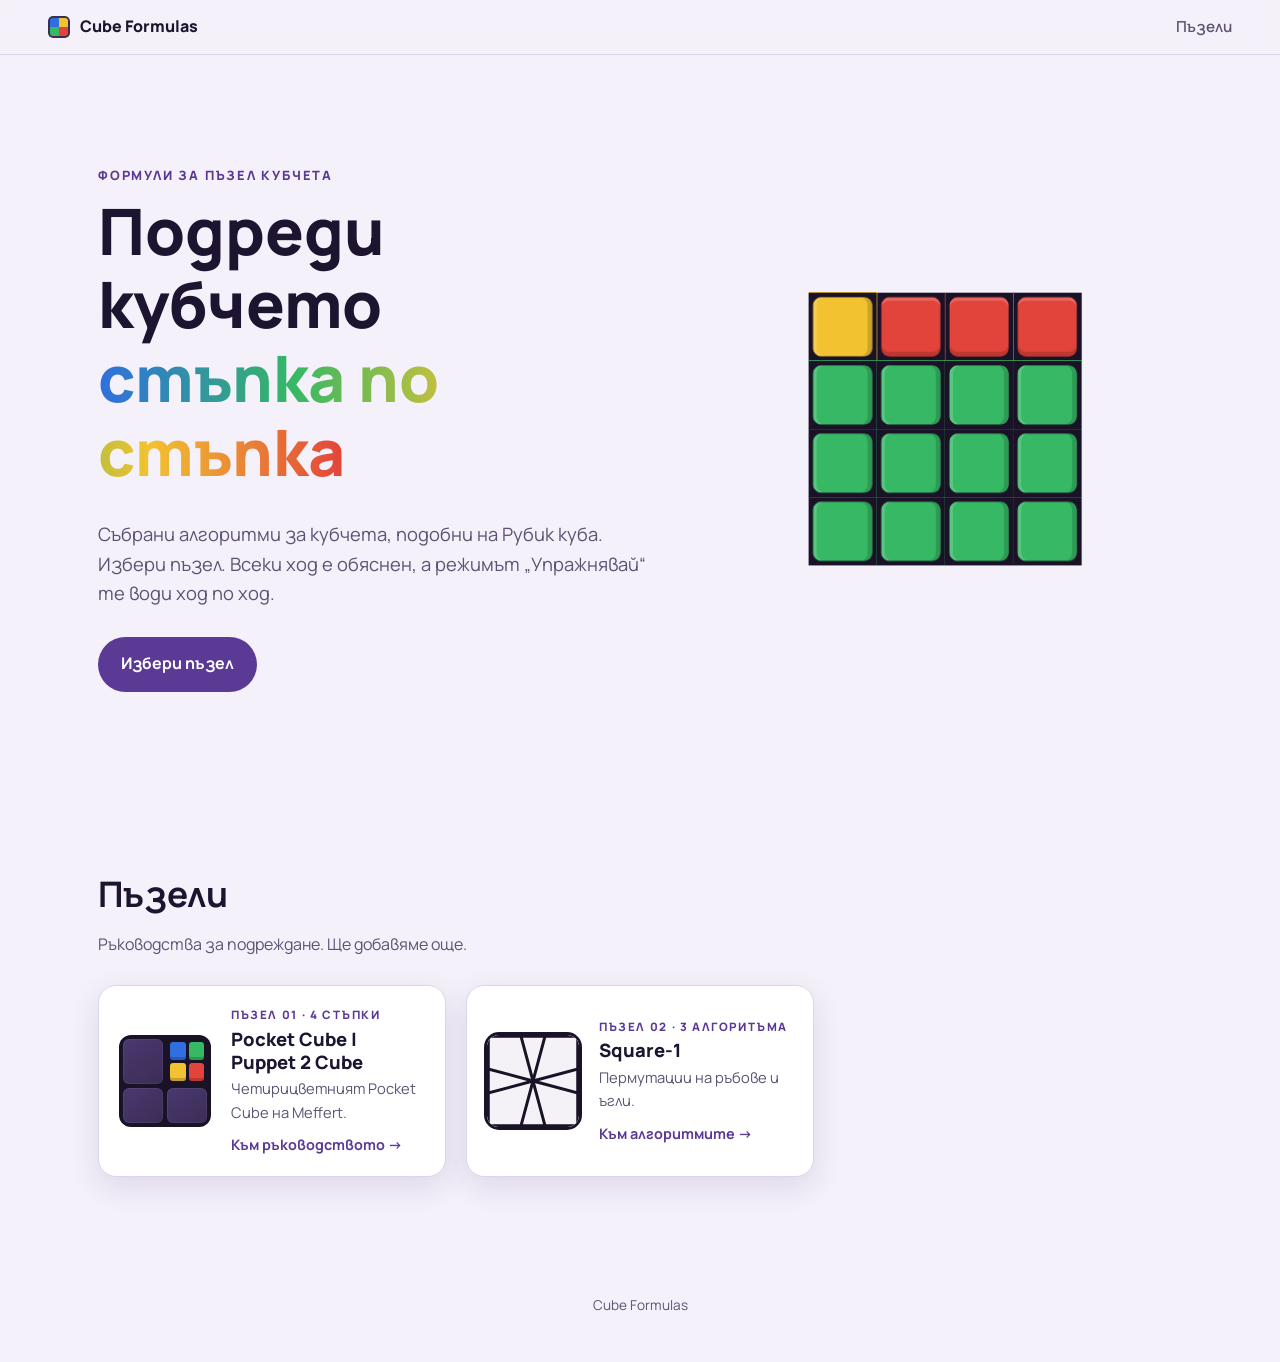
==== commit 448d04a7: "Square-1: add two-edge permutation algorithm with 3D model Co-Authored-By: Claude Opus 5.5 <noreply@" ====
--- a/index.html
+++ b/index.html
@@ -78,9 +78,9 @@
             </svg>
           </span>
           <span class="card__body">
-            <span class="eyebrow">Пъзел 02 · 2 алгоритъма</span>
+            <span class="eyebrow">Пъзел 02 · 3 алгоритъма</span>
             <span class="card__title">Square-1</span>
-            <span class="card__text">Размяна на ръбове и пермутация на ъгли.</span>
+            <span class="card__text">Пермутации на ръбове и ъгли.</span>
             <span class="card__cta">Към алгоритмите →</span>
           </span>
         </a>
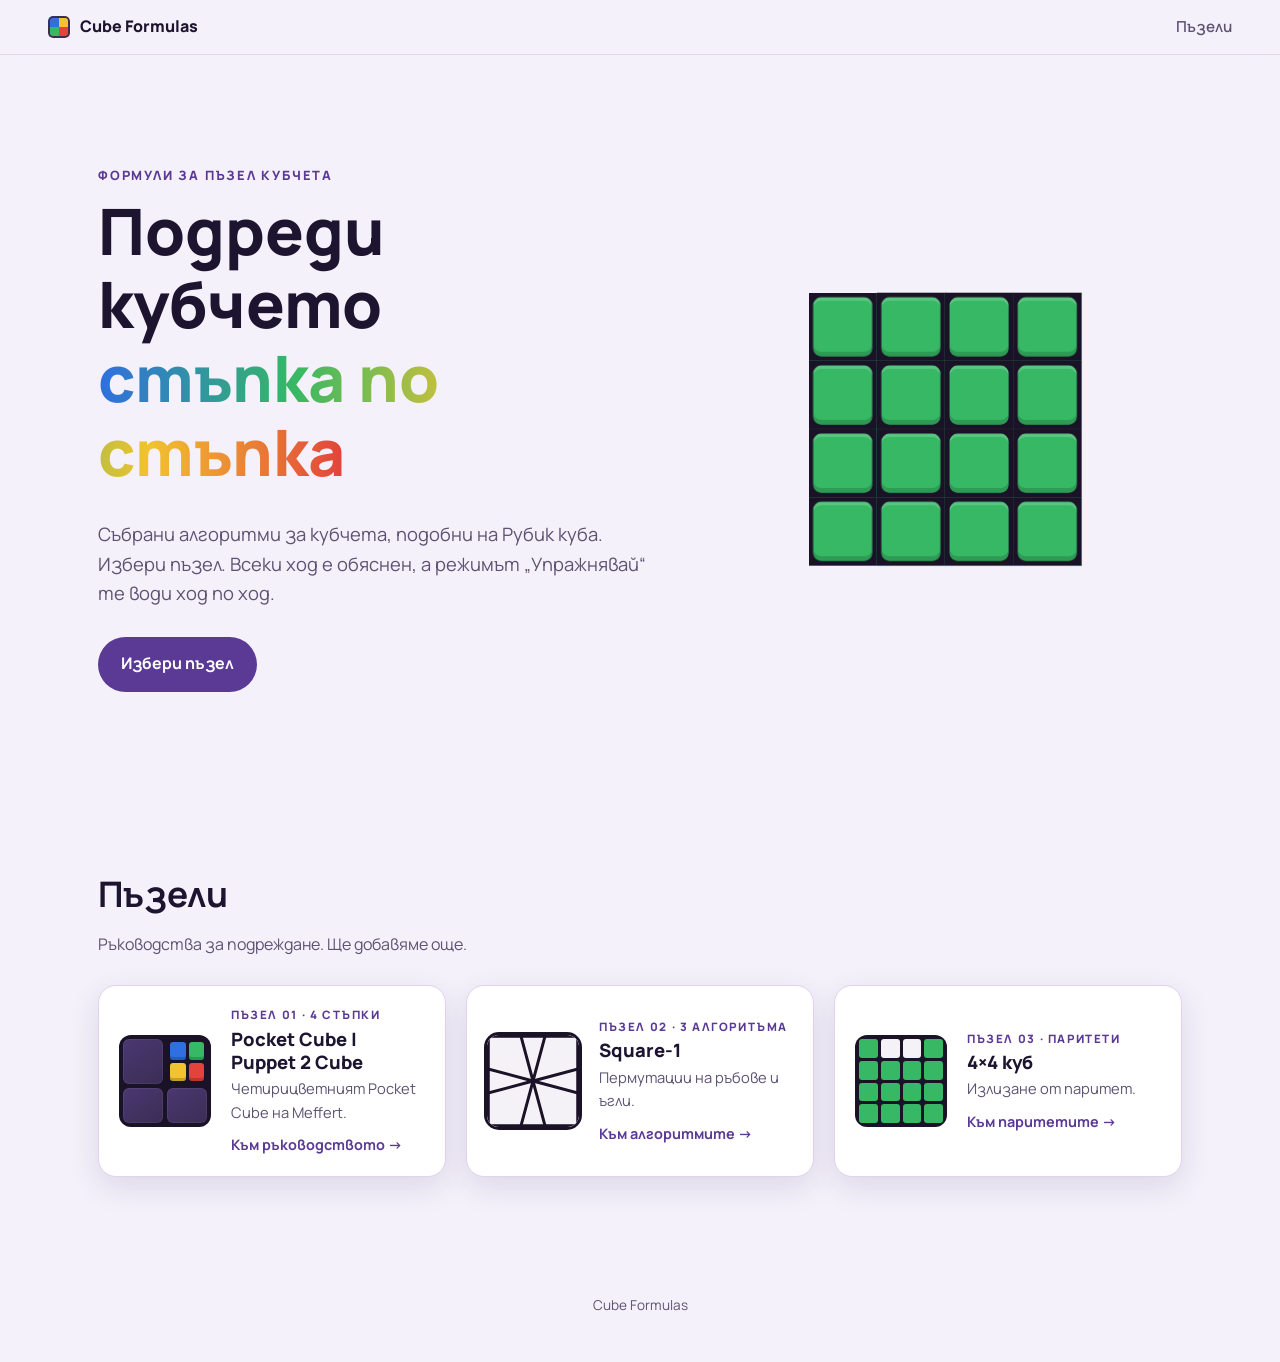
==== commit a6e57e39: "Add 4x4 cube page with flipped edge pair parity Move the draggable 3D viewer into guide.js so Square" ====
--- a/index.html
+++ b/index.html
@@ -84,6 +84,16 @@
             <span class="card__cta">Към алгоритмите →</span>
           </span>
         </a>
+
+        <a class="card" href="cube-4x4.html">
+          <span class="card__visual--c4" aria-hidden="true"><span></span><span class="is-white"></span><span class="is-white"></span><span></span><span></span><span></span><span></span><span></span><span></span><span></span><span></span><span></span><span></span><span></span><span></span><span></span></span>
+          <span class="card__body">
+            <span class="eyebrow">Пъзел 03 · Паритети</span>
+            <span class="card__title">4×4 куб</span>
+            <span class="card__text">Излизане от паритет.</span>
+            <span class="card__cta">Към паритетите →</span>
+          </span>
+        </a>
       </div>
     </section>
   </main>
--- a/css/styles.css
+++ b/css/styles.css
@@ -14,7 +14,7 @@
   --red: #e2433b;
   --orange: #f28a2e;
   --white: #f4f2f7;
-  --sq1-gray: #cfcdd6;
+  --sq1-gray: #c2bfcc;
   --chip: #efeaf8;
   --chip-active: #5b3a96;
   --chip-active-text: #ffffff;
@@ -295,8 +295,8 @@
   stroke-linejoin: round;
 }
 
-/* Square-1, който се върти с мишката (стъпка 1) */
-.sq1-viewer {
+/* 3D модел, който се върти с мишката (CubeGuide.viewer) */
+.viewer {
   position: relative;
   width: 150px;
   height: 190px;
@@ -309,16 +309,16 @@
   user-select: none;
   border-radius: 14px;
 }
-.sq1-viewer.is-dragging { cursor: grabbing; }
-.sq1-viewer:focus-visible { outline: 3px solid var(--purple); outline-offset: 2px; }
-.sq1-viewer .cube3d {
+.viewer.is-dragging { cursor: grabbing; }
+.viewer:focus-visible { outline: 3px solid var(--purple); outline-offset: 2px; }
+.viewer .cube3d {
   --s: 92px;
   width: 92px;
   height: 92px;
   animation: none;
 }
-.sq1-viewer .sq1__face { border-radius: 6px; }
-.sq1-viewer__hint {
+.viewer .sq1__face { border-radius: 6px; }
+.viewer__hint {
   position: absolute;
   bottom: 0;
   left: 0;
@@ -653,3 +653,70 @@
 @media (max-width: 480px) {
   .topbar__nav .nav-extra { display: none; }
 }
+
+.resource { margin: .75rem 0 0; font-size: .92rem; color: var(--muted); }
+.resource a { color: var(--purple); font-weight: 700; }
+
+/* Pocket Cube: допълнителни алгоритми */
+.puzzle--extra { padding-top: 0; }
+.mini--swap .tile.is-hl { outline: 3px solid var(--red); outline-offset: -1px; }
+.mini__arrow {
+  position: absolute;
+  inset: 4px;
+  width: calc(100% - 8px);
+  height: calc(100% - 8px);
+  pointer-events: none;
+}
+.mini__arrow line { stroke: #fff; stroke-width: 6; stroke-linecap: round; }
+.mini__arrow path { fill: #fff; }
+
+/* ---------- Breadcrumb ---------- */
+.breadcrumb {
+  max-width: 1180px;
+  margin: 0 auto;
+  padding: 1.25rem clamp(16px, 4vw, 48px) 0;
+  font-size: .88rem;
+}
+.breadcrumb ol {
+  display: flex;
+  flex-wrap: wrap;
+  gap: .4rem;
+  margin: 0;
+  padding: 0;
+  list-style: none;
+}
+.breadcrumb li { display: flex; align-items: center; gap: .4rem; color: var(--muted); }
+.breadcrumb li + li::before { content: "›"; color: var(--border); font-weight: 800; }
+.breadcrumb a { color: var(--muted); text-decoration: none; }
+.breadcrumb a:hover { color: var(--purple); text-decoration: underline; }
+.breadcrumb [aria-current="page"] { color: var(--text); font-weight: 700; }
+.breadcrumb + .hero { padding-top: clamp(28px, 5vw, 64px); }
+
+/* 4×4 куб (статичен модел за стъпките, js/cube-4x4.js) */
+.viewer--c4 { width: 190px; height: 220px; }
+.viewer .cube3d.c4 { --s: 120px; width: 120px; height: 120px; }
+.c4__face {
+  grid-template-columns: repeat(4, 1fr);
+  grid-template-rows: repeat(4, 1fr);
+  gap: 3px;
+  padding: 3px;
+  border-radius: 8px;
+}
+.c4__sticker {
+  border-radius: 4px;
+  box-shadow: inset 0 -2px 0 rgba(0, 0, 0, .16);
+}
+
+.card__visual--c4 {
+  flex: none;
+  width: 92px;
+  height: 92px;
+  display: grid;
+  grid-template-columns: repeat(4, 1fr);
+  gap: 3px;
+  padding: 4px;
+  background: #1a1226;
+  border-radius: 12px;
+}
+.card__visual--c4 span { border-radius: 3px; background: var(--green); }
+.card__visual--c4 span.is-white { background: var(--white); }
